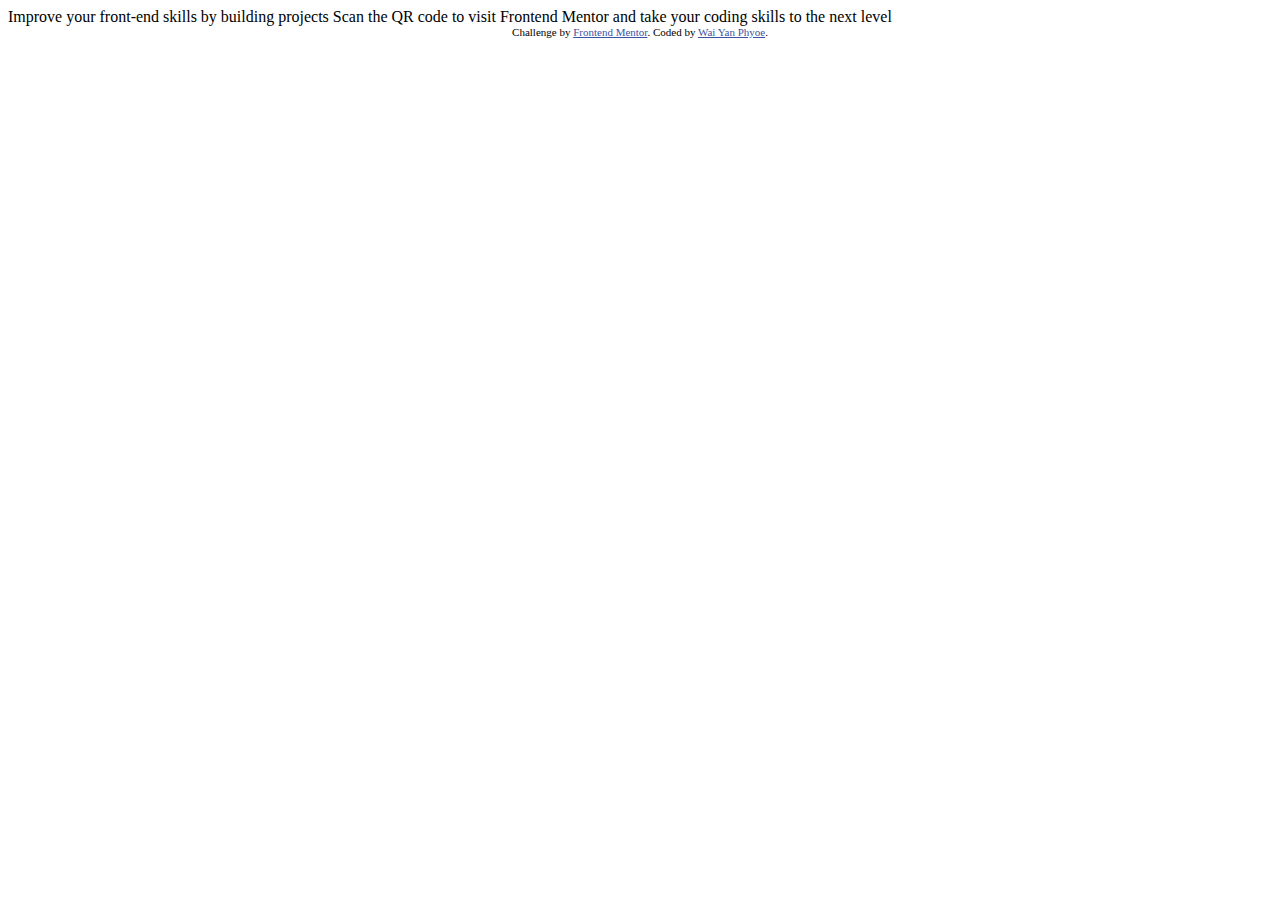
==== qr-code-component-main/index.html @ f8a86474 "init" ====
<!DOCTYPE html>
<html lang="en">
	<head>
		<meta charset="UTF-8" />
		<meta name="viewport" content="width=device-width, initial-scale=1.0" />
		<!-- displays site properly based on user's device -->

		<link
			rel="icon"
			type="image/png"
			sizes="32x32"
			href="./images/favicon-32x32.png"
		/>

		<title>Frontend Mentor | QR code component</title>
		<link rel="stylesheet" href="style.css" />
	</head>
	<body>
		Improve your front-end skills by building projects Scan the QR code to
		visit Frontend Mentor and take your coding skills to the next level

		<div class="attribution">
			Challenge by
			<a
				href="https://www.frontendmentor.io?ref=challenge"
				target="_blank"
				>Frontend Mentor</a
			>. Coded by
			<a href="https://github.com/mrwaiyanphyoe">Wai Yan Phyoe</a>.
		</div>
	</body>
</html>
---- qr-code-component-main/style.css ----
.attribution {
	font-size: 11px;
	text-align: center;
}
.attribution a {
	color: hsl(228, 45%, 44%);
}
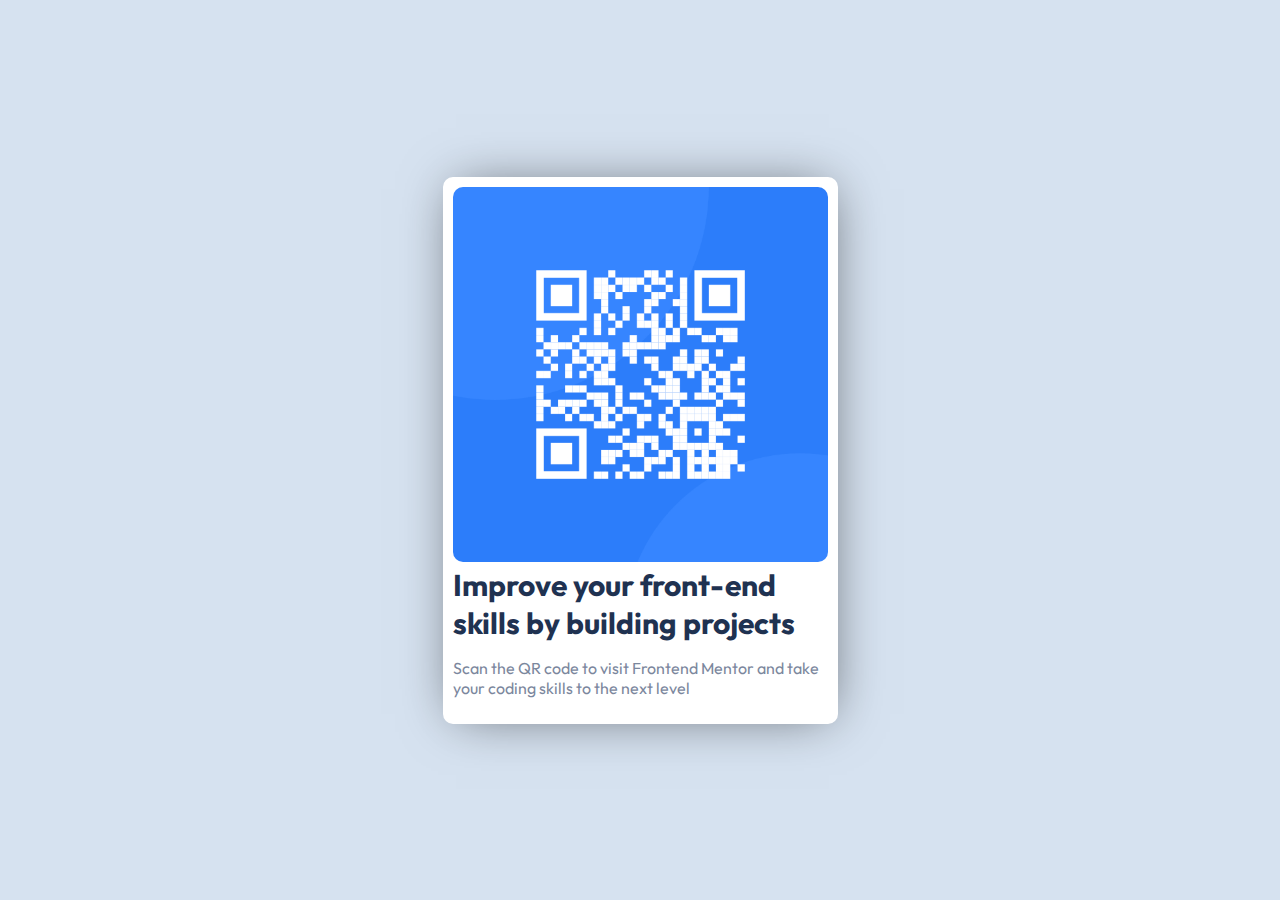
==== commit 4941c252: "init" ====
--- a/qr-code-component-main/index.html
+++ b/qr-code-component-main/index.html
@@ -16,17 +16,33 @@
 		<link rel="stylesheet" href="style.css" />
 	</head>
 	<body>
-		Improve your front-end skills by building projects Scan the QR code to
-		visit Frontend Mentor and take your coding skills to the next level
-
-		<div class="attribution">
-			Challenge by
-			<a
-				href="https://www.frontendmentor.io?ref=challenge"
-				target="_blank"
-				>Frontend Mentor</a
-			>. Coded by
-			<a href="https://github.com/mrwaiyanphyoe">Wai Yan Phyoe</a>.
-		</div>
+		<main class="main">
+			<div>
+				<div class="card">
+					<img
+						class="card-img"
+						src="./images/image-qr-code.png"
+						alt="qr-code"
+					/>
+					<h1 class="card-title">
+						Improve your front-end skills by building projects
+					</h1>
+					<p class="card-description">
+						Scan the QR code to visit Frontend Mentor and take your
+						coding skills to the next level
+					</p>
+				</div>
+			</div>
+			<!-- 
+			<div class="attribution">
+				Challenge by
+				<a
+					href="https://www.frontendmentor.io?ref=challenge"
+					target="_blank"
+					>Frontend Mentor</a
+				>. Coded by
+				<a href="https://github.com/mrwaiyanphyoe">Wai Yan Phyoe</a>.
+			</div> -->
+		</main>
 	</body>
 </html>
--- a/qr-code-component-main/style.css
+++ b/qr-code-component-main/style.css
@@ -1,7 +1,63 @@
-.attribution {
-	font-size: 11px;
-	text-align: center;
+@import url("https://fonts.googleapis.com/css2?family=Outfit:wght@400;700&display=swap");
+
+:root {
+	--White: hsl(0, 0%, 100%);
+	--Light-gray: hsl(212, 45%, 89%);
+	--Grayish-blue: hsl(220, 15%, 55%);
+	--Dark-blue: hsl(218, 44%, 22%);
+
+	--radius: 10px;
 }
-.attribution a {
-	color: hsl(228, 45%, 44%);
+
+body,
+html {
+	margin: 0;
+	background-color: var(--Light-gray);
+	font-family: "Outfit", sans-serif;
 }
+.main {
+	width: 100%;
+	height: 100vh;
+	padding: 0;
+	display: flex;
+	flex-direction: column;
+	justify-content: center;
+}
+
+.card {
+	max-width: 375px;
+	margin: 0 auto;
+	padding: 10px;
+	border-radius: var(--radius);
+	background-color: var(--White);
+	box-shadow: 2px 1px 50px -11px rgba(0, 0, 0, 0.57);
+	-webkit-box-shadow: 2px 1px 50px -11px rgba(0, 0, 0, 0.57);
+	-moz-box-shadow: 2px 1px 50px -11px rgba(0, 0, 0, 0.57);
+}
+
+.card-img {
+	max-width: 100%;
+	border-radius: var(--radius);
+}
+
+.card-title {
+	margin: 0px auto;
+	font-size: 30px;
+	font-weight: 700;
+	color: var(--Dark-blue);
+}
+
+.card-description {
+	font-size: 16px;
+	font-weight: 400;
+	color: var(--Grayish-blue);
+}
+
+@media only screen and (max-width: 375px) {
+	.card {
+		max-width: 90%;
+	}
+	.card-title {
+		font-size: 25px;
+	}
+}
